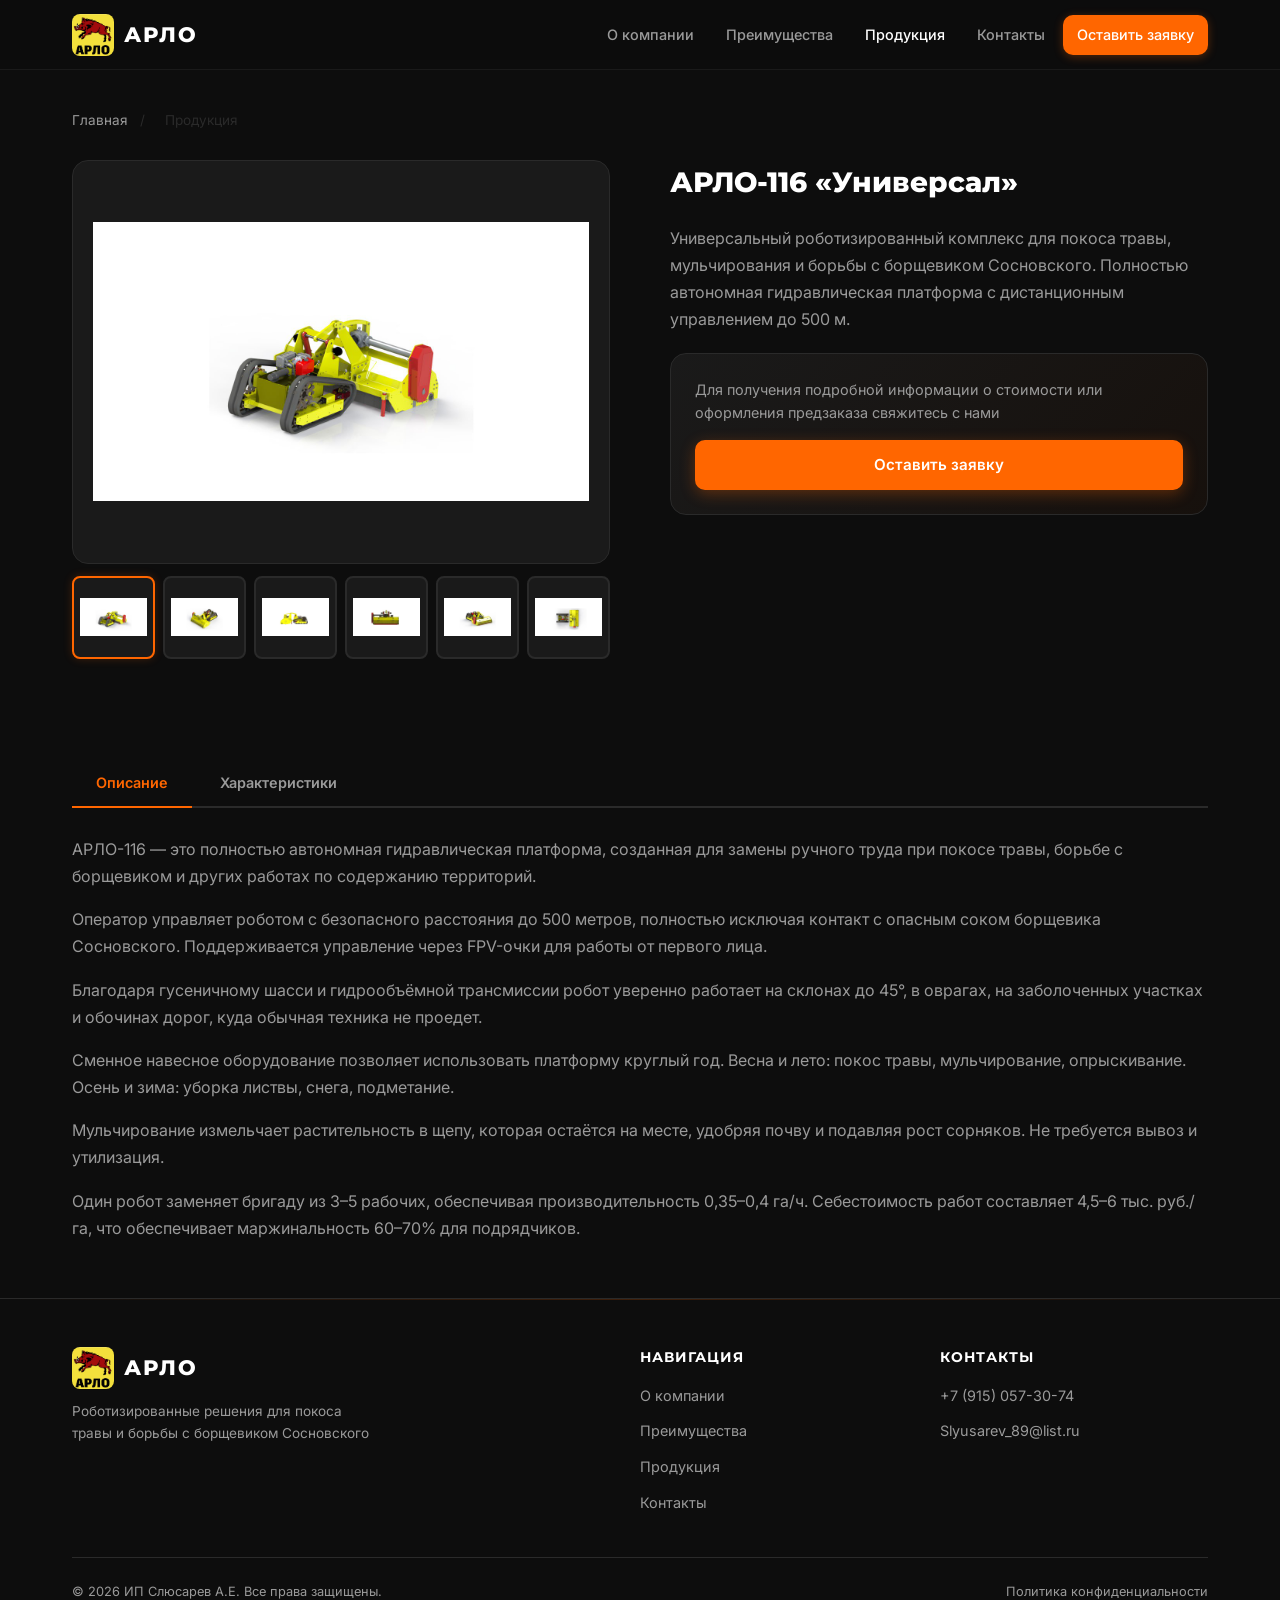
==== product.html @ d244acd5 "first commit" ====
<!DOCTYPE html>
<html lang="ru">
<head>
    <meta charset="UTF-8">
    <meta name="viewport" content="width=device-width, initial-scale=1.0">
    <title>АРЛО-116 Универсал — Роботизированный комплекс для покоса и борьбы с борщевиком</title>
    <meta name="description" content="АРЛО-116 Универсал — автономная гидравлическая платформа для покоса травы и борьбы с борщевиком Сосновского. Двигатель 13–16 л.с., ширина захвата 1 м, управление до 500 м.">
    <meta name="keywords" content="АРЛО-116, робот косилка, купить робот косилку, борьба с борщевиком, роботизированная платформа, мульчер, гусеничная косилка">
    <link rel="canonical" href="https://arlo-robot.ru/product.html">

    <!-- Open Graph -->
    <meta property="og:type" content="product">
    <meta property="og:title" content="АРЛО-116 Универсал — Роботизированный комплекс">
    <meta property="og:description" content="Автономная гидравлическая платформа для покоса травы и борьбы с борщевиком Сосновского. Дистанционное управление до 500 м.">
    <meta property="og:image" content="https://arlo-robot.ru/images/robot-2.jpg">
    <meta property="og:url" content="https://arlo-robot.ru/product.html">
    <meta property="og:locale" content="ru_RU">

    <!-- Fonts -->
    <link rel="preconnect" href="https://fonts.googleapis.com">
    <link rel="preconnect" href="https://fonts.gstatic.com" crossorigin>
    <link href="https://fonts.googleapis.com/css2?family=Inter:wght@400;500;600&family=Montserrat:wght@600;700;800&display=swap" rel="stylesheet">

    <!-- Styles -->
    <link rel="stylesheet" href="css/style.css">

    <!-- Schema.org Product -->
    <script type="application/ld+json">
    {
        "@context": "https://schema.org",
        "@type": "Product",
        "name": "АРЛО-116 Универсал",
        "description": "Универсальный роботизированный комплекс для покоса травы и борьбы с борщевиком Сосновского. Дистанционное управление до 500 м, гусеничное шасси, работа на склонах до 45°.",
        "image": [
            "https://arlo-robot.ru/images/robot-1.jpg",
            "https://arlo-robot.ru/images/robot-2.jpg",
            "https://arlo-robot.ru/images/robot-3.jpg"
        ],
        "brand": {
            "@type": "Brand",
            "name": "АРЛО"
        },
        "manufacturer": {
            "@type": "Organization",
            "name": "ИП Слюсарев А.Е."
        },
        "additionalProperty": [
            { "@type": "PropertyValue", "name": "Двигатель", "value": "13–16 л.с." },
            { "@type": "PropertyValue", "name": "Ширина кошения", "value": "1.0 м" },
            { "@type": "PropertyValue", "name": "Производительность", "value": "0,35–0,4 га/ч" },
            { "@type": "PropertyValue", "name": "Дальность управления", "value": "до 500 м" },
            { "@type": "PropertyValue", "name": "Макс. уклон", "value": "45°" },
            { "@type": "PropertyValue", "name": "Масса", "value": "300–400 кг" }
        ]
    }
    </script>
</head>
<body class="single-product woocommerce">

    <!-- HEADER -->
    <header class="site-header" id="masthead">
        <div class="container header-inner">
            <a href="index.html" class="site-logo" aria-label="АРЛО — на главную">
                <img src="images/logo.png" alt="Логотип АРЛО" width="50" height="50">
                <span class="site-logo__text">АРЛО</span>
            </a>

            <nav id="site-navigation" class="main-navigation" aria-label="Основная навигация">
                <ul class="nav-menu">
                    <li><a href="index.html#about">О компании</a></li>
                    <li><a href="index.html#advantages">Преимущества</a></li>
                    <li><a href="product.html" class="current">Продукция</a></li>
                    <li><a href="index.html#contacts">Контакты</a></li>
                    <li><a href="index.html#contact-form" class="nav-cta">Оставить заявку</a></li>
                </ul>
            </nav>

            <button class="burger-toggle" id="burger-toggle" aria-label="Открыть меню" aria-expanded="false" aria-controls="site-navigation">
                <span class="burger-line"></span>
                <span class="burger-line"></span>
                <span class="burger-line"></span>
            </button>
        </div>
    </header>

    <!-- MAIN -->
    <main id="primary" class="site-main">

        <!-- Breadcrumbs -->
        <div class="product-page-header">
            <div class="container">
                <nav class="breadcrumbs" aria-label="Хлебные крошки">
                    <a href="index.html">Главная</a>
                    <span>/</span>
                    <span>Продукция</span>
                </nav>
            </div>
        </div>

        <!-- Product -->
        <div class="container">
            <div id="product-1" class="product type-product">
                <div class="product-layout">

                    <!-- Gallery -->
                    <div class="woocommerce-product-gallery" data-columns="4">
                        <div class="woocommerce-product-gallery__wrapper">
                            <div class="gallery-main">
                                <img id="gallery-main-img" src="images/robot-1.jpg" alt="АРЛО-116 Универсал — основной вид" width="600" height="450">
                            </div>
                            <div class="gallery-thumbs">
                                <div class="gallery-thumb active" data-src="images/robot-1.jpg">
                                    <img src="images/robot-1.jpg" alt="АРЛО-116 — вид спереди-сбоку" width="100" height="100" loading="lazy">
                                </div>
                                <div class="gallery-thumb" data-src="images/robot-2.jpg">
                                    <img src="images/robot-2.jpg" alt="АРЛО-116 — вид сзади с мульчером" width="100" height="100" loading="lazy">
                                </div>
                                <div class="gallery-thumb" data-src="images/robot-3.jpg">
                                    <img src="images/robot-3.jpg" alt="АРЛО-116 — вид сбоку" width="100" height="100" loading="lazy">
                                </div>
                                <div class="gallery-thumb" data-src="images/robot-4.jpg">
                                    <img src="images/robot-4.jpg" alt="АРЛО-116 — вид спереди" width="100" height="100" loading="lazy">
                                </div>
                                <div class="gallery-thumb" data-src="images/robot-7.jpg">
                                    <img src="images/robot-7.jpg" alt="АРЛО-116 — вид сзади-сбоку" width="100" height="100" loading="lazy">
                                </div>
                                <div class="gallery-thumb" data-src="images/robot-6.jpg">
                                    <img src="images/robot-6.jpg" alt="АРЛО-116 — вид сверху" width="100" height="100" loading="lazy">
                                </div>
                            </div>
                        </div>
                    </div>

                    <!-- Summary -->
                    <div class="summary entry-summary">
                        <h1 class="product_title entry-title">АРЛО-116 «Универсал»</h1>

                        <div class="woocommerce-product-details__short-description">
                            <p>Универсальный роботизированный комплекс для покоса травы, мульчирования и борьбы с борщевиком Сосновского. Полностью автономная гидравлическая платформа с дистанционным управлением до 500 м.</p>
                        </div>

                        <div class="product-cta-info">
                            <p>Для получения подробной информации о стоимости или оформления предзаказа свяжитесь с нами</p>
                            <a href="index.html#contact-form" class="btn btn-primary">Оставить заявку</a>
                        </div>
                    </div>

                </div>

                <!-- Tabs -->
                <div class="woocommerce-tabs wc-tabs-wrapper">
                    <ul class="wc-tabs" role="tablist">
                        <li class="description_tab active" role="tab" aria-selected="true" aria-controls="tab-description" id="tab-title-description">Описание</li>
                        <li class="specs_tab" role="tab" aria-selected="false" aria-controls="tab-specs" id="tab-title-specs">Характеристики</li>
                    </ul>

                    <div class="wc-tab-panel active" id="tab-description" role="tabpanel" aria-labelledby="tab-title-description">
                        <p>АРЛО-116 — это полностью автономная гидравлическая платформа, созданная для замены ручного труда при покосе травы, борьбе с борщевиком и других работах по содержанию территорий.</p>

                        <p>Оператор управляет роботом с безопасного расстояния до 500 метров, полностью исключая контакт с опасным соком борщевика Сосновского. Поддерживается управление через FPV-очки для работы от первого лица.</p>

                        <p>Благодаря гусеничному шасси и гидрообъёмной трансмиссии робот уверенно работает на склонах до 45°, в оврагах, на заболоченных участках и обочинах дорог, куда обычная техника не проедет.</p>

                        <p>Сменное навесное оборудование позволяет использовать платформу круглый год. Весна и лето: покос травы, мульчирование, опрыскивание. Осень и зима: уборка листвы, снега, подметание.</p>

                        <p>Мульчирование измельчает растительность в щепу, которая остаётся на месте, удобряя почву и подавляя рост сорняков. Не требуется вывоз и утилизация.</p>

                        <p>Один робот заменяет бригаду из 3–5 рабочих, обеспечивая производительность 0,35–0,4 га/ч. Себестоимость работ составляет 4,5–6 тыс. руб./га, что обеспечивает маржинальность 60–70% для подрядчиков.</p>
                    </div>

                    <div class="wc-tab-panel" id="tab-specs" role="tabpanel" aria-labelledby="tab-title-specs">
                        <table class="woocommerce-product-attributes shop_attributes">
                            <tbody>
                                <tr>
                                    <th>Тип привода</th>
                                    <td>ГСТ + ДВС (гидрообъёмная трансмиссия)</td>
                                </tr>
                                <tr>
                                    <th>Мощность двигателя</th>
                                    <td>13–16 л.с.</td>
                                </tr>
                                <tr>
                                    <th>Ширина захвата</th>
                                    <td>1,0 м</td>
                                </tr>
                                <tr>
                                    <th>Производительность</th>
                                    <td>0,35–0,4 га/ч</td>
                                </tr>
                                <tr>
                                    <th>Масса</th>
                                    <td>300–400 кг</td>
                                </tr>
                                <tr>
                                    <th>Ходовая часть</th>
                                    <td>Гусеничная</td>
                                </tr>
                                <tr>
                                    <th>Максимальный уклон</th>
                                    <td>до 45°</td>
                                </tr>
                                <tr>
                                    <th>Дальность управления</th>
                                    <td>до 500 м (радио + FPV-очки)</td>
                                </tr>
                                <tr>
                                    <th>Расход топлива</th>
                                    <td>~1,66 л/га</td>
                                </tr>
                                <tr>
                                    <th>Навесное оборудование</th>
                                    <td>Сменное (мульчер, отвал, щётка, опрыскиватель)</td>
                                </tr>
                                <tr>
                                    <th>Защита корпуса</th>
                                    <td>IP64</td>
                                </tr>
                                <tr>
                                    <th>Ресурс</th>
                                    <td>до 3 000 моточасов</td>
                                </tr>
                                <tr>
                                    <th>Гарантия</th>
                                    <td>12 месяцев</td>
                                </tr>
                            </tbody>
                        </table>
                    </div>
                </div>

            </div>
        </div>

    </main>

    <!-- FOOTER -->
    <footer id="colophon" class="site-footer">
        <div class="container footer-inner">
            <div class="footer-col">
                <a href="index.html" class="site-logo" aria-label="АРЛО — на главную">
                    <img src="images/logo.png" alt="Логотип АРЛО" width="40" height="40">
                    <span class="site-logo__text">АРЛО</span>
                </a>
                <p class="footer-desc">Роботизированные решения для покоса травы и борьбы с борщевиком Сосновского</p>
            </div>

            <div class="footer-col">
                <h4>Навигация</h4>
                <ul class="footer-nav">
                    <li><a href="index.html#about">О компании</a></li>
                    <li><a href="index.html#advantages">Преимущества</a></li>
                    <li><a href="product.html">Продукция</a></li>
                    <li><a href="index.html#contacts">Контакты</a></li>
                </ul>
            </div>

            <div class="footer-col">
                <h4>Контакты</h4>
                <ul class="footer-contacts">
                    <li><a href="tel:+79150573074">+7 (915) 057-30-74</a></li>
                    <li><a href="mailto:Slyusarev_89@list.ru">Slyusarev_89@list.ru</a></li>
                </ul>
            </div>

            <div class="footer-bottom">
                <p>&copy; 2026 ИП Слюсарев А.Е. Все права защищены.</p>
                <a href="privacy.html">Политика конфиденциальности</a>
            </div>
        </div>
    </footer>

    <script src="js/main.js"></script>
</body>
</html>
---- css/style.css ----
/* ===== CSS Custom Properties ===== */
:root {
    --color-primary: #FF6600;
    --color-primary-dark: #CC5200;
    --color-primary-light: #FF8533;
    --color-primary-glow: rgba(255, 102, 0, 0.15);
    --color-bg: #0D0D0D;
    --color-bg-alt: #141414;
    --color-bg-card: #1A1A1A;
    --color-text: #E8E8E8;
    --color-text-muted: #9A9A9A;
    --color-border: #2A2A2A;
    --color-white: #FFFFFF;
    --font-primary: 'Inter', 'Segoe UI', system-ui, sans-serif;
    --font-heading: 'Montserrat', 'Arial Black', sans-serif;
    --max-width: 1200px;
    --header-height: 70px;
    --radius: 10px;
    --radius-lg: 16px;
    --transition: 0.3s ease;
    --transition-slow: 0.5s ease;
}

/* ===== Reset ===== */
*,
*::before,
*::after {
    margin: 0;
    padding: 0;
    box-sizing: border-box;
}

html {
    scroll-behavior: smooth;
    scroll-padding-top: var(--header-height);
}

body {
    font-family: var(--font-primary);
    font-size: 16px;
    line-height: 1.6;
    color: var(--color-text);
    background-color: var(--color-bg);
    -webkit-font-smoothing: antialiased;
    -moz-osx-font-smoothing: grayscale;
    overflow-x: hidden;
}

img {
    max-width: 100%;
    height: auto;
    display: block;
}

a {
    color: var(--color-primary);
    text-decoration: none;
    transition: color var(--transition);
}

a:hover {
    color: var(--color-primary-light);
}

ul {
    list-style: none;
}

address {
    font-style: normal;
}

/* ===== Utilities ===== */
.container {
    max-width: var(--max-width);
    margin: 0 auto;
    padding: 0 16px;
    width: 100%;
}

.section-label {
    display: inline-block;
    font-family: var(--font-heading);
    font-size: 0.75rem;
    font-weight: 700;
    text-transform: uppercase;
    letter-spacing: 2px;
    color: var(--color-primary);
    margin-bottom: 12px;
    padding: 6px 14px;
    background: var(--color-primary-glow);
    border: 1px solid rgba(255, 102, 0, 0.2);
    border-radius: 20px;
}

.section-title {
    font-family: var(--font-heading);
    font-size: 1.75rem;
    font-weight: 800;
    margin-bottom: 1.25rem;
    color: var(--color-white);
    line-height: 1.25;
}

.section-subtitle {
    color: var(--color-text-muted);
    margin-bottom: 2rem;
    max-width: 500px;
    line-height: 1.7;
}

/* ===== Buttons ===== */
.btn {
    display: inline-flex;
    align-items: center;
    justify-content: center;
    gap: 8px;
    padding: 12px 28px;
    font-family: var(--font-primary);
    font-size: 0.95rem;
    font-weight: 600;
    border: 2px solid transparent;
    border-radius: var(--radius);
    cursor: pointer;
    transition: all var(--transition);
    text-decoration: none;
    line-height: 1.4;
    position: relative;
    overflow: hidden;
}

.btn-lg {
    padding: 15px 36px;
    font-size: 1rem;
}

.btn-primary {
    background: var(--color-primary);
    color: var(--color-white);
    border-color: var(--color-primary);
    box-shadow: 0 4px 15px rgba(255, 102, 0, 0.3);
}

.btn-primary:hover {
    background: var(--color-primary-dark);
    border-color: var(--color-primary-dark);
    color: var(--color-white);
    box-shadow: 0 6px 25px rgba(255, 102, 0, 0.4);
    transform: translateY(-2px);
}

.btn-outline {
    background: transparent;
    color: var(--color-white);
    border-color: rgba(255, 255, 255, 0.3);
}

.btn-outline:hover {
    background: var(--color-white);
    color: var(--color-bg);
    border-color: var(--color-white);
    transform: translateY(-2px);
}

/* ===== HEADER ===== */
.site-header {
    position: fixed;
    top: 0;
    left: 0;
    right: 0;
    z-index: 1000;
    background: rgba(13, 13, 13, 0.85);
    backdrop-filter: blur(12px);
    -webkit-backdrop-filter: blur(12px);
    border-bottom: 1px solid rgba(255, 255, 255, 0.06);
    height: var(--header-height);
    transition: all var(--transition);
}

.site-header.scrolled {
    background: rgba(13, 13, 13, 0.95);
    box-shadow: 0 4px 30px rgba(0, 0, 0, 0.5);
}

.header-inner {
    display: flex;
    align-items: center;
    justify-content: space-between;
    height: var(--header-height);
}

.site-logo {
    display: flex;
    align-items: center;
    gap: 10px;
    text-decoration: none;
    color: var(--color-white);
    flex-shrink: 0;
}

.site-logo img {
    width: 42px;
    height: 42px;
    border-radius: 8px;
}

.site-logo__text {
    font-family: var(--font-heading);
    font-size: 1.3rem;
    font-weight: 800;
    letter-spacing: 2px;
}

/* Navigation */
.nav-menu {
    display: flex;
    align-items: center;
    gap: 4px;
}

.nav-menu a {
    display: block;
    padding: 8px 14px;
    color: var(--color-text-muted);
    font-size: 0.9rem;
    font-weight: 500;
    border-radius: var(--radius);
    transition: all var(--transition);
}

.nav-menu a:hover,
.nav-menu a.current {
    color: var(--color-white);
}

.nav-cta {
    background: var(--color-primary) !important;
    color: var(--color-white) !important;
    border-radius: var(--radius) !important;
    box-shadow: 0 2px 10px rgba(255, 102, 0, 0.3);
}

.nav-cta:hover {
    background: var(--color-primary-dark) !important;
    box-shadow: 0 4px 20px rgba(255, 102, 0, 0.4) !important;
}

/* Burger */
.burger-toggle {
    display: none;
    flex-direction: column;
    justify-content: center;
    gap: 5px;
    width: 36px;
    height: 36px;
    background: none;
    border: none;
    cursor: pointer;
    padding: 4px;
    z-index: 1001;
}

.burger-line {
    display: block;
    width: 100%;
    height: 2px;
    background: var(--color-white);
    border-radius: 2px;
    transition: all var(--transition);
    transform-origin: center;
}

/* ===== HERO ===== */
.hero-section {
    position: relative;
    min-height: 100vh;
    display: flex;
    align-items: center;
    justify-content: center;
    background: var(--color-bg) url('../images/robot-5.png') center/cover no-repeat;
    margin-top: var(--header-height);
    overflow: hidden;
}

.hero-overlay {
    position: absolute;
    inset: 0;
    background:
        linear-gradient(to top, rgba(13, 13, 13, 0.95) 0%, rgba(13, 13, 13, 0.6) 30%, transparent 60%),
        linear-gradient(to bottom, rgba(13, 13, 13, 0.95) 0%, rgba(13, 13, 13, 0.6) 30%, transparent 60%),
        rgba(13, 13, 13, 0.45);
}

.hero-particles {
    position: absolute;
    inset: 0;
    background-image:
        radial-gradient(1px 1px at 15% 25%, rgba(255, 102, 0, 0.25) 0%, transparent 100%),
        radial-gradient(1px 1px at 75% 15%, rgba(255, 102, 0, 0.15) 0%, transparent 100%),
        radial-gradient(1px 1px at 85% 70%, rgba(255, 255, 255, 0.08) 0%, transparent 100%),
        radial-gradient(1px 1px at 25% 80%, rgba(255, 102, 0, 0.12) 0%, transparent 100%);
}

.hero-content {
    position: relative;
    z-index: 1;
    padding: 80px 0;
    text-align: left;
    display: flex;
    flex-direction: column;
    align-items: flex-start;
}

.hero-badge {
    display: inline-block;
    padding: 6px 18px;
    background: var(--color-primary-glow);
    border: 1px solid rgba(255, 102, 0, 0.3);
    border-radius: 20px;
    font-size: 0.78rem;
    font-weight: 600;
    color: var(--color-primary);
    margin-bottom: 20px;
    letter-spacing: 1px;
    text-transform: uppercase;
}

.hero-title {
    font-family: var(--font-heading);
    font-size: 2.75rem;
    font-weight: 800;
    line-height: 1.1;
    color: var(--color-white);
    margin-bottom: 1.25rem;
    max-width: 600px;
    text-shadow: 0 2px 20px rgba(0, 0, 0, 0.6);
}

.hero-title span {
    color: var(--color-primary);
    display: block;
    font-size: 0.52em;
    font-weight: 700;
    margin-top: 0.45em;
    letter-spacing: 2px;
    text-transform: uppercase;
}

.hero-subtitle {
    font-size: 1.1rem;
    color: var(--color-text);
    max-width: 500px;
    margin-bottom: 2.25rem;
    line-height: 1.75;
    text-shadow: 0 1px 8px rgba(0, 0, 0, 0.8);
}

.hero-actions {
    display: flex;
    flex-wrap: wrap;
    justify-content: flex-start;
    gap: 14px;
    margin-bottom: 3rem;
}

.hero-stats {
    display: flex;
    gap: 0;
    flex-wrap: wrap;
    justify-content: flex-start;
    border: 1px solid rgba(255, 102, 0, 0.15);
    border-radius: var(--radius-lg);
    background: rgba(13, 13, 13, 0.55);
    backdrop-filter: blur(12px);
    overflow: hidden;
}

.hero-stat {
    display: flex;
    flex-direction: column;
    align-items: center;
    padding: 20px 36px;
    border-right: 1px solid rgba(255, 102, 0, 0.12);
}

.hero-stat:last-child {
    border-right: none;
}

.hero-stat__number {
    font-family: var(--font-heading);
    font-size: 2rem;
    font-weight: 800;
    color: var(--color-primary);
    line-height: 1;
}

.hero-stat__unit {
    font-family: var(--font-heading);
    font-size: 1.1rem;
    font-weight: 700;
    color: var(--color-primary-light);
}

.hero-stat__label {
    font-size: 0.75rem;
    color: var(--color-text-muted);
    margin-top: 6px;
    text-align: center;
}


/* ===== PROBLEM SECTION ===== */
.problem-section {
    padding: 80px 0;
    background: var(--color-bg-alt);
    position: relative;
}

.problem-section::before {
    content: '';
    position: absolute;
    top: 0;
    left: 0;
    right: 0;
    height: 1px;
    background: linear-gradient(90deg, transparent, var(--color-primary), transparent);
    opacity: 0.3;
}

.problem-grid {
    display: grid;
    gap: 40px;
    align-items: center;
}

.problem-text p {
    color: var(--color-text-muted);
    margin-bottom: 1rem;
    line-height: 1.7;
}

.problem-text strong {
    color: var(--color-primary);
}

.problem-numbers {
    display: grid;
    gap: 16px;
}

.problem-stat {
    background: var(--color-bg-card);
    border: 1px solid var(--color-border);
    border-left: 3px solid var(--color-primary);
    border-radius: var(--radius);
    padding: 20px 24px;
    transition: all var(--transition);
}

.problem-stat:hover {
    border-left-color: var(--color-primary-light);
    box-shadow: 0 4px 20px rgba(255, 102, 0, 0.08);
}

.problem-stat__number {
    font-family: var(--font-heading);
    font-size: 1.5rem;
    font-weight: 800;
    color: var(--color-primary);
    margin-bottom: 4px;
}

.problem-stat__label {
    font-size: 0.9rem;
    color: var(--color-text-muted);
}

/* ===== ABOUT ===== */
.about-section {
    padding: 80px 0;
    background: var(--color-bg);
    position: relative;
}

.about-grid {
    display: grid;
    gap: 40px;
    align-items: start;
    margin-top: 2rem;
}

.about-text p {
    margin-bottom: 1rem;
    color: var(--color-text-muted);
    line-height: 1.7;
}

.about-text strong {
    color: var(--color-primary);
}

.about-image {
    position: relative;
}

.about-image img {
    border-radius: var(--radius-lg);
    border: 1px solid var(--color-border);
}

.about-image-badge {
    position: absolute;
    bottom: -12px;
    right: 20px;
    background: var(--color-primary);
    color: var(--color-white);
    padding: 10px 20px;
    border-radius: var(--radius);
    font-size: 0.9rem;
    font-weight: 700;
    box-shadow: 0 4px 20px rgba(255, 102, 0, 0.4);
}

.about-image-badge span {
    display: block;
    font-size: 0.7rem;
    font-weight: 500;
    opacity: 0.8;
}

/* ===== HOW IT WORKS ===== */
.how-section {
    padding: 80px 0;
    background: var(--color-bg-alt);
    position: relative;
}

.steps-grid {
    display: grid;
    gap: 20px;
    margin-top: 2rem;
    counter-reset: step;
}

.step-card {
    background: var(--color-bg-card);
    border: 1px solid var(--color-border);
    border-radius: var(--radius-lg);
    padding: 32px 28px;
    position: relative;
    transition: all var(--transition);
}

.step-card:hover {
    border-color: var(--color-primary);
    transform: translateY(-3px);
    box-shadow: 0 10px 40px rgba(255, 102, 0, 0.1);
}

.step-number {
    font-family: var(--font-heading);
    font-size: 2.5rem;
    font-weight: 800;
    color: var(--color-primary);
    opacity: 0.2;
    line-height: 1;
    margin-bottom: 12px;
}

.step-card h3 {
    font-family: var(--font-heading);
    font-size: 1.1rem;
    font-weight: 700;
    color: var(--color-white);
    margin-bottom: 8px;
}

.step-card p {
    font-size: 0.9rem;
    color: var(--color-text-muted);
    line-height: 1.6;
}

/* ===== ADVANTAGES ===== */
.advantages-section {
    padding: 80px 0;
    background: var(--color-bg);
    position: relative;
}

.advantages-grid {
    display: grid;
    gap: 20px;
    margin-top: 2rem;
}

.advantage-card {
    background: var(--color-bg-card);
    border: 1px solid var(--color-border);
    border-radius: var(--radius-lg);
    padding: 32px 28px;
    transition: all var(--transition);
    position: relative;
    overflow: hidden;
}

.advantage-card::before {
    content: '';
    position: absolute;
    top: 0;
    left: 0;
    right: 0;
    height: 3px;
    background: linear-gradient(90deg, var(--color-primary), transparent);
    opacity: 0;
    transition: opacity var(--transition);
}

.advantage-card:hover {
    border-color: var(--color-primary);
    transform: translateY(-4px);
    box-shadow: 0 12px 40px rgba(255, 102, 0, 0.1);
}

.advantage-card:hover::before {
    opacity: 1;
}

.advantage-icon {
    width: 56px;
    height: 56px;
    display: flex;
    align-items: center;
    justify-content: center;
    background: var(--color-primary-glow);
    border: 1px solid rgba(255, 102, 0, 0.15);
    border-radius: 12px;
    color: var(--color-primary);
    margin-bottom: 20px;
    transition: all var(--transition);
}

.advantage-card:hover .advantage-icon {
    background: var(--color-primary);
    color: var(--color-white);
    box-shadow: 0 4px 15px rgba(255, 102, 0, 0.4);
}

.advantage-card h3 {
    font-family: var(--font-heading);
    font-size: 1.1rem;
    font-weight: 700;
    color: var(--color-white);
    margin-bottom: 10px;
}

.advantage-card p {
    font-size: 0.9rem;
    color: var(--color-text-muted);
    line-height: 1.7;
}

/* ===== PRODUCT CTA BANNER ===== */
.product-cta-section {
    padding: 80px 0;
    background: var(--color-bg-alt);
}

.product-cta-banner {
    display: grid;
    gap: 40px;
    align-items: center;
    background: linear-gradient(135deg, var(--color-bg-card) 0%, rgba(255, 102, 0, 0.05) 100%);
    border: 1px solid var(--color-border);
    border-radius: var(--radius-lg);
    padding: 40px 32px;
    position: relative;
    overflow: hidden;
}

.product-cta-banner::before {
    content: '';
    position: absolute;
    top: -50%;
    right: -30%;
    width: 400px;
    height: 400px;
    background: radial-gradient(circle, rgba(255, 102, 0, 0.06) 0%, transparent 70%);
    pointer-events: none;
}

.product-cta-text {
    position: relative;
    z-index: 1;
}

.product-cta-text h2 {
    font-family: var(--font-heading);
    font-size: 1.75rem;
    font-weight: 800;
    color: var(--color-white);
    margin-bottom: 12px;
}

.product-cta-text p {
    color: var(--color-text-muted);
    margin-bottom: 20px;
    line-height: 1.7;
    max-width: 500px;
}

.product-cta-img {
    position: relative;
    z-index: 1;
}

.product-cta-img img {
    border-radius: var(--radius-lg);
    border: 1px solid var(--color-border);
}

/* ===== CONTACTS ===== */
.contacts-section {
    padding: 80px 0;
    background: var(--color-bg);
}

.contacts-grid {
    display: grid;
    gap: 20px;
    margin-top: 2rem;
}

.contact-item {
    background: var(--color-bg-card);
    border: 1px solid var(--color-border);
    border-radius: var(--radius-lg);
    padding: 28px 24px;
    transition: all var(--transition);
}

.contact-item:hover {
    border-color: rgba(255, 102, 0, 0.3);
    box-shadow: 0 4px 20px rgba(0, 0, 0, 0.2);
}

.contact-icon {
    width: 44px;
    height: 44px;
    display: flex;
    align-items: center;
    justify-content: center;
    background: var(--color-primary-glow);
    border-radius: 10px;
    color: var(--color-primary);
    margin-bottom: 16px;
}

.contact-item h3 {
    font-family: var(--font-heading);
    font-size: 0.8rem;
    font-weight: 600;
    color: var(--color-text-muted);
    text-transform: uppercase;
    letter-spacing: 1px;
    margin-bottom: 8px;
}

.contact-item p,
.contact-item address {
    font-size: 1rem;
    color: var(--color-white);
    line-height: 1.6;
}

.contact-item a {
    color: var(--color-primary);
    font-weight: 500;
}

.contact-item a:hover {
    color: var(--color-primary-light);
}

/* ===== FORM ===== */
.form-section {
    padding: 80px 0;
    background: var(--color-bg-alt);
    position: relative;
}

.form-layout {
    display: grid;
    gap: 48px;
    align-items: start;
}

.form-info-contacts {
    margin-top: 24px;
    display: flex;
    flex-direction: column;
    gap: 12px;
}

.form-info-item {
    display: flex;
    align-items: center;
    gap: 10px;
    color: var(--color-text-muted);
    font-size: 0.9rem;
}

.form-info-item svg {
    color: var(--color-primary);
    flex-shrink: 0;
}

.form-info-item a {
    color: var(--color-text);
}

.form-info-item a:hover {
    color: var(--color-primary);
}

.callback-form {
    background: var(--color-bg-card);
    border: 1px solid var(--color-border);
    border-radius: var(--radius-lg);
    padding: 32px 28px;
}

.form-group {
    margin-bottom: 20px;
}

.form-group label {
    display: flex;
    font-size: 0.9rem;
    font-weight: 500;
    color: var(--color-text);
    margin-bottom: 6px;
}

.required {
    color: var(--color-primary);
}

.form-group input,
.form-group select {
    width: 100%;
    padding: 14px 18px;
    font-family: var(--font-primary);
    font-size: 0.95rem;
    color: var(--color-white);
    background: var(--color-bg);
    border: 1px solid var(--color-border);
    border-radius: var(--radius);
    outline: none;
    transition: all var(--transition);
    appearance: none;
    -webkit-appearance: none;
}

.form-group input::placeholder {
    color: #555;
}

.form-group input:focus,
.form-group select:focus {
    border-color: var(--color-primary);
    box-shadow: 0 0 0 3px rgba(255, 102, 0, 0.1);
}

.form-group select {
    background-image: url("data:image/svg+xml,%3Csvg xmlns='http://www.w3.org/2000/svg' width='12' height='8' viewBox='0 0 12 8'%3E%3Cpath d='M1 1l5 5 5-5' stroke='%23999' stroke-width='2' fill='none'/%3E%3C/svg%3E");
    background-repeat: no-repeat;
    background-position: right 18px center;
    padding-right: 44px;
    cursor: pointer;
}

.form-group select option {
    background: var(--color-bg-card);
    color: var(--color-white);
}

.form-group.has-error input,
.form-group.has-error select {
    border-color: #e74c3c;
    box-shadow: 0 0 0 3px rgba(231, 76, 60, 0.1);
}

.form-error {
    display: block;
    font-size: 0.8rem;
    color: #e74c3c;
    margin-top: 4px;
    min-height: 0;
}

/* Custom Checkbox */
.form-consent {
    margin-top: 24px;
}

.checkbox-label {
    display: flex;
    align-items: center;
    gap: 12px;
    cursor: pointer;
    font-size: 0.85rem;
    color: var(--color-text-muted);
    line-height: 1.4;
    user-select: none;
}

.checkbox-label input[type="checkbox"] {
    position: absolute;
    opacity: 0;
    width: 0;
    height: 0;
    pointer-events: none;
}

.custom-checkbox {
    width: 20px;
    height: 20px;
    min-width: 20px;
    border: 2px solid var(--color-border);
    border-radius: 5px;
    display: flex;
    align-items: center;
    justify-content: center;
    transition: all var(--transition);
    background: var(--color-bg);
    position: relative;
    flex-shrink: 0;
}

.custom-checkbox::after {
    content: '';
    width: 6px;
    height: 11px;
    border: solid transparent;
    border-width: 0 2.5px 2.5px 0;
    transform: rotate(45deg) scale(0);
    transition: all 0.2s ease;
    margin-top: -2px;
}

.checkbox-label input[type="checkbox"]:checked + .custom-checkbox {
    background: var(--color-primary);
    border-color: var(--color-primary);
    box-shadow: 0 2px 10px rgba(255, 102, 0, 0.3);
}

.checkbox-label input[type="checkbox"]:checked + .custom-checkbox::after {
    border-color: var(--color-white);
    transform: rotate(45deg) scale(1);
}

.checkbox-label input[type="checkbox"]:focus + .custom-checkbox {
    border-color: var(--color-primary);
    box-shadow: 0 0 0 3px rgba(255, 102, 0, 0.15);
}

.checkbox-label a {
    color: var(--color-primary);
    text-decoration: underline;
    text-underline-offset: 2px;
}

.btn-submit {
    width: 100%;
    padding: 16px 28px;
    font-size: 1rem;
    margin-top: 8px;
}

.btn-loader {
    width: 18px;
    height: 18px;
    border: 2px solid rgba(255, 255, 255, 0.3);
    border-top-color: var(--color-white);
    border-radius: 50%;
    animation: spin 0.6s linear infinite;
}

@keyframes spin {
    to { transform: rotate(360deg); }
}

.form-message {
    margin-top: 16px;
    padding: 14px 18px;
    border-radius: var(--radius);
    font-size: 0.9rem;
    line-height: 1.5;
}

.form-message.success {
    background: rgba(39, 174, 96, 0.12);
    border: 1px solid rgba(39, 174, 96, 0.3);
    color: #27ae60;
}

.form-message.error {
    background: rgba(231, 76, 60, 0.12);
    border: 1px solid rgba(231, 76, 60, 0.3);
    color: #e74c3c;
}

/* ===== FOOTER ===== */
.site-footer {
    background: var(--color-bg);
    border-top: 1px solid var(--color-border);
    padding: 48px 0 24px;
    position: relative;
}

.site-footer::before {
    content: '';
    position: absolute;
    top: 0;
    left: 0;
    right: 0;
    height: 1px;
    background: linear-gradient(90deg, transparent, var(--color-primary), transparent);
    opacity: 0.2;
}

.footer-inner {
    display: grid;
    gap: 32px;
}

.footer-desc {
    font-size: 0.85rem;
    color: var(--color-text-muted);
    margin-top: 12px;
    line-height: 1.6;
    max-width: 300px;
}

.footer-col h4 {
    font-family: var(--font-heading);
    font-size: 0.85rem;
    font-weight: 700;
    color: var(--color-white);
    margin-bottom: 14px;
    text-transform: uppercase;
    letter-spacing: 1px;
}

.footer-nav li,
.footer-contacts li {
    margin-bottom: 10px;
}

.footer-nav a,
.footer-contacts a {
    font-size: 0.9rem;
    color: var(--color-text-muted);
    transition: all var(--transition);
}

.footer-nav a:hover,
.footer-contacts a:hover {
    color: var(--color-primary);
    padding-left: 4px;
}

.footer-bottom {
    grid-column: 1 / -1;
    display: flex;
    flex-wrap: wrap;
    justify-content: space-between;
    align-items: center;
    gap: 12px;
    padding-top: 24px;
    border-top: 1px solid var(--color-border);
    font-size: 0.8rem;
    color: var(--color-text-muted);
}

.footer-bottom a {
    color: var(--color-text-muted);
    font-size: 0.8rem;
}

.footer-bottom a:hover {
    color: var(--color-primary);
}

/* ===== PRODUCT PAGE ===== */
.product-page-header {
    padding: 40px 0 20px;
    margin-top: var(--header-height);
}

.breadcrumbs {
    font-size: 0.85rem;
    color: var(--color-text-muted);
    margin-bottom: 8px;
}

.breadcrumbs a {
    color: var(--color-text-muted);
}

.breadcrumbs a:hover {
    color: var(--color-primary);
}

.breadcrumbs span {
    margin: 0 8px;
    color: var(--color-border);
}

/* Product layout */
.product-layout {
    display: grid;
    gap: 40px;
    padding-bottom: 60px;
}

/* Product Gallery */
.woocommerce-product-gallery {
    position: relative;
}

.gallery-main {
    border-radius: var(--radius-lg);
    border: 1px solid var(--color-border);
    overflow: hidden;
    background: var(--color-bg-card);
    margin-bottom: 12px;
}

.gallery-main img {
    width: 100%;
    aspect-ratio: 4/3;
    object-fit: contain;
    padding: 20px;
}

.gallery-thumbs {
    display: grid;
    grid-template-columns: repeat(auto-fill, minmax(70px, 1fr));
    gap: 8px;
}

.gallery-thumb {
    border-radius: 8px;
    border: 2px solid var(--color-border);
    overflow: hidden;
    cursor: pointer;
    transition: all var(--transition);
    background: var(--color-bg-card);
    padding: 6px;
}

.gallery-thumb:hover,
.gallery-thumb.active {
    border-color: var(--color-primary);
    box-shadow: 0 0 10px rgba(255, 102, 0, 0.2);
}

.gallery-thumb img {
    width: 100%;
    aspect-ratio: 1;
    object-fit: contain;
}

/* Product Summary */
.summary.entry-summary {
    display: flex;
    flex-direction: column;
    gap: 20px;
}

.product_title.entry-title {
    font-family: var(--font-heading);
    font-size: 1.75rem;
    font-weight: 800;
    color: var(--color-white);
}

.woocommerce-product-details__short-description {
    color: var(--color-text-muted);
    line-height: 1.7;
}

.price {
    font-family: var(--font-heading);
    font-size: 1.5rem;
    font-weight: 700;
    color: var(--color-primary);
}

.price-note {
    font-size: 0.85rem;
    color: var(--color-text-muted);
    font-family: var(--font-primary);
    font-weight: 400;
}

.product-cta-info {
    background: linear-gradient(135deg, var(--color-bg-card) 0%, rgba(255, 102, 0, 0.04) 100%);
    border: 1px solid var(--color-border);
    border-radius: var(--radius-lg);
    padding: 24px;
}

.product-cta-info p {
    color: var(--color-text-muted);
    font-size: 0.9rem;
    margin-bottom: 16px;
    line-height: 1.6;
}

.product-cta-info .btn {
    width: 100%;
}

/* Product Tabs */
.woocommerce-tabs {
    margin-top: 40px;
    padding-bottom: 40px;
}

.wc-tabs {
    display: flex;
    gap: 4px;
    border-bottom: 2px solid var(--color-border);
    margin-bottom: 28px;
}

.wc-tabs li {
    padding: 12px 24px;
    font-size: 0.9rem;
    font-weight: 600;
    color: var(--color-text-muted);
    cursor: pointer;
    border-bottom: 2px solid transparent;
    margin-bottom: -2px;
    transition: all var(--transition);
    user-select: none;
}

.wc-tabs li:hover {
    color: var(--color-text);
}

.wc-tabs li.active {
    color: var(--color-primary);
    border-bottom-color: var(--color-primary);
}

.wc-tab-panel {
    display: none;
}

.wc-tab-panel.active {
    display: block;
}

.wc-tab-panel p {
    color: var(--color-text-muted);
    line-height: 1.7;
    margin-bottom: 1rem;
}

/* Specs Table */
.woocommerce-product-attributes {
    width: 100%;
    border-collapse: collapse;
}

.woocommerce-product-attributes tr {
    border-bottom: 1px solid var(--color-border);
    transition: background var(--transition);
}

.woocommerce-product-attributes tr:hover {
    background: rgba(255, 102, 0, 0.03);
}

.woocommerce-product-attributes th,
.woocommerce-product-attributes td {
    padding: 14px 16px;
    text-align: left;
    font-size: 0.9rem;
}

.woocommerce-product-attributes th {
    color: var(--color-text-muted);
    font-weight: 500;
    width: 40%;
}

.woocommerce-product-attributes td {
    color: var(--color-white);
    font-weight: 600;
}

/* ===== PRIVACY PAGE ===== */
.privacy-section {
    padding: 40px 0 80px;
    margin-top: var(--header-height);
}

.privacy-section h1 {
    font-family: var(--font-heading);
    font-size: 1.75rem;
    font-weight: 800;
    color: var(--color-white);
    margin-bottom: 2rem;
}

.privacy-section h2 {
    font-family: var(--font-heading);
    font-size: 1.2rem;
    font-weight: 700;
    color: var(--color-white);
    margin: 2rem 0 0.75rem;
}

.privacy-section p,
.privacy-section li {
    color: var(--color-text-muted);
    line-height: 1.7;
    margin-bottom: 0.75rem;
}

.privacy-section ul {
    padding-left: 1.5rem;
    list-style: disc;
}

/* ===== MOBILE NAV OVERLAY ===== */
.menu-open .main-navigation {
    transform: translateX(0);
}

.menu-open .burger-line:nth-child(1) {
    transform: translateY(7px) rotate(45deg);
}

.menu-open .burger-line:nth-child(2) {
    opacity: 0;
}

.menu-open .burger-line:nth-child(3) {
    transform: translateY(-7px) rotate(-45deg);
}

/* ===== Scroll Animations ===== */
.fade-in {
    opacity: 0;
    transform: translateY(30px);
    transition: opacity 0.6s ease, transform 0.6s ease;
}

.fade-in.visible {
    opacity: 1;
    transform: translateY(0);
}

/* ===== RESPONSIVE ===== */

/* Mobile (320px+) */
@media (max-width: 767px) {
    .burger-toggle {
        display: flex;
    }

    .main-navigation {
        position: fixed;
        top: 0;
        right: 0;
        width: 300px;
        height: 100vh;
        background: rgba(13, 13, 13, 0.98);
        backdrop-filter: blur(20px);
        border-left: 1px solid var(--color-border);
        transform: translateX(100%);
        transition: transform var(--transition);
        z-index: 999;
        padding: 90px 28px 40px;
        overflow-y: auto;
    }

    .nav-menu {
        flex-direction: column;
        gap: 4px;
    }

    .nav-menu a {
        font-size: 1.05rem;
        padding: 14px 18px;
        color: var(--color-text);
    }

    .nav-cta {
        margin-top: 16px;
        text-align: center;
    }

    .hero-title {
        font-size: 1.75rem;
    }

    .section-title {
        font-size: 1.5rem;
    }

    .hero-actions {
        flex-direction: column;
        width: 100%;
        max-width: 320px;
    }

    .hero-actions .btn {
        width: 100%;
        text-align: center;
    }

    .hero-stats {
        width: 100%;
        border-radius: var(--radius-md);
    }

    .hero-stat {
        flex: 1;
        padding: 16px 12px;
    }

    .hero-stat__number {
        font-size: 1.5rem;
    }
}

/* Tablet (576px+) */
@media (min-width: 576px) {
    .container {
        padding: 0 24px;
    }

    .contacts-grid {
        grid-template-columns: repeat(2, 1fr);
    }

    .advantages-grid {
        grid-template-columns: repeat(2, 1fr);
    }

    .steps-grid {
        grid-template-columns: repeat(2, 1fr);
    }

    .problem-grid {
        grid-template-columns: 1fr 1fr;
    }

    .problem-numbers {
        grid-template-columns: 1fr;
    }

    .gallery-thumbs {
        grid-template-columns: repeat(auto-fill, minmax(80px, 1fr));
    }
}

/* Tablet landscape (768px+) */
@media (min-width: 768px) {
    .burger-toggle {
        display: none;
    }

    .main-navigation {
        position: static;
        width: auto;
        height: auto;
        background: none;
        border: none;
        transform: none;
        padding: 0;
        overflow: visible;
        backdrop-filter: none;
    }

    .nav-menu {
        flex-direction: row;
    }

    .nav-menu a {
        color: var(--color-text-muted);
    }

    .about-grid {
        grid-template-columns: 1fr 1fr;
    }

    .form-layout {
        grid-template-columns: 1fr 1fr;
    }

    .footer-inner {
        grid-template-columns: 2fr 1fr 1fr;
    }

    .hero-title {
        font-size: 2.75rem;
    }


    .product-layout {
        grid-template-columns: 1fr 1fr;
    }

    .product-cta-banner {
        grid-template-columns: 1fr 1fr;
        padding: 48px 40px;
    }
}

/* Desktop (1024px+) */
@media (min-width: 1024px) {
    .container {
        padding: 0 32px;
    }

    .hero-title {
        font-size: 3.25rem;
    }

    .section-title {
        font-size: 2.1rem;
    }

    .advantages-grid {
        grid-template-columns: repeat(3, 1fr);
    }

    .contacts-grid {
        grid-template-columns: repeat(4, 1fr);
    }

    .steps-grid {
        grid-template-columns: repeat(4, 1fr);
    }

    .about-section,
    .advantages-section,
    .contacts-section,
    .form-section,
    .problem-section,
    .how-section,
    .product-cta-section {
        padding: 100px 0;
    }

    .product-layout {
        gap: 60px;
    }

    .callback-form {
        padding: 40px 36px;
    }
}

/* Large desktop (1280px+) */
@media (min-width: 1280px) {
    .hero-title {
        font-size: 3.75rem;
    }
}

/* Mobile overlay backdrop */
.nav-backdrop {
    display: none;
    position: fixed;
    inset: 0;
    background: rgba(0, 0, 0, 0.7);
    z-index: 998;
    backdrop-filter: blur(4px);
}

.menu-open .nav-backdrop {
    display: block;
}
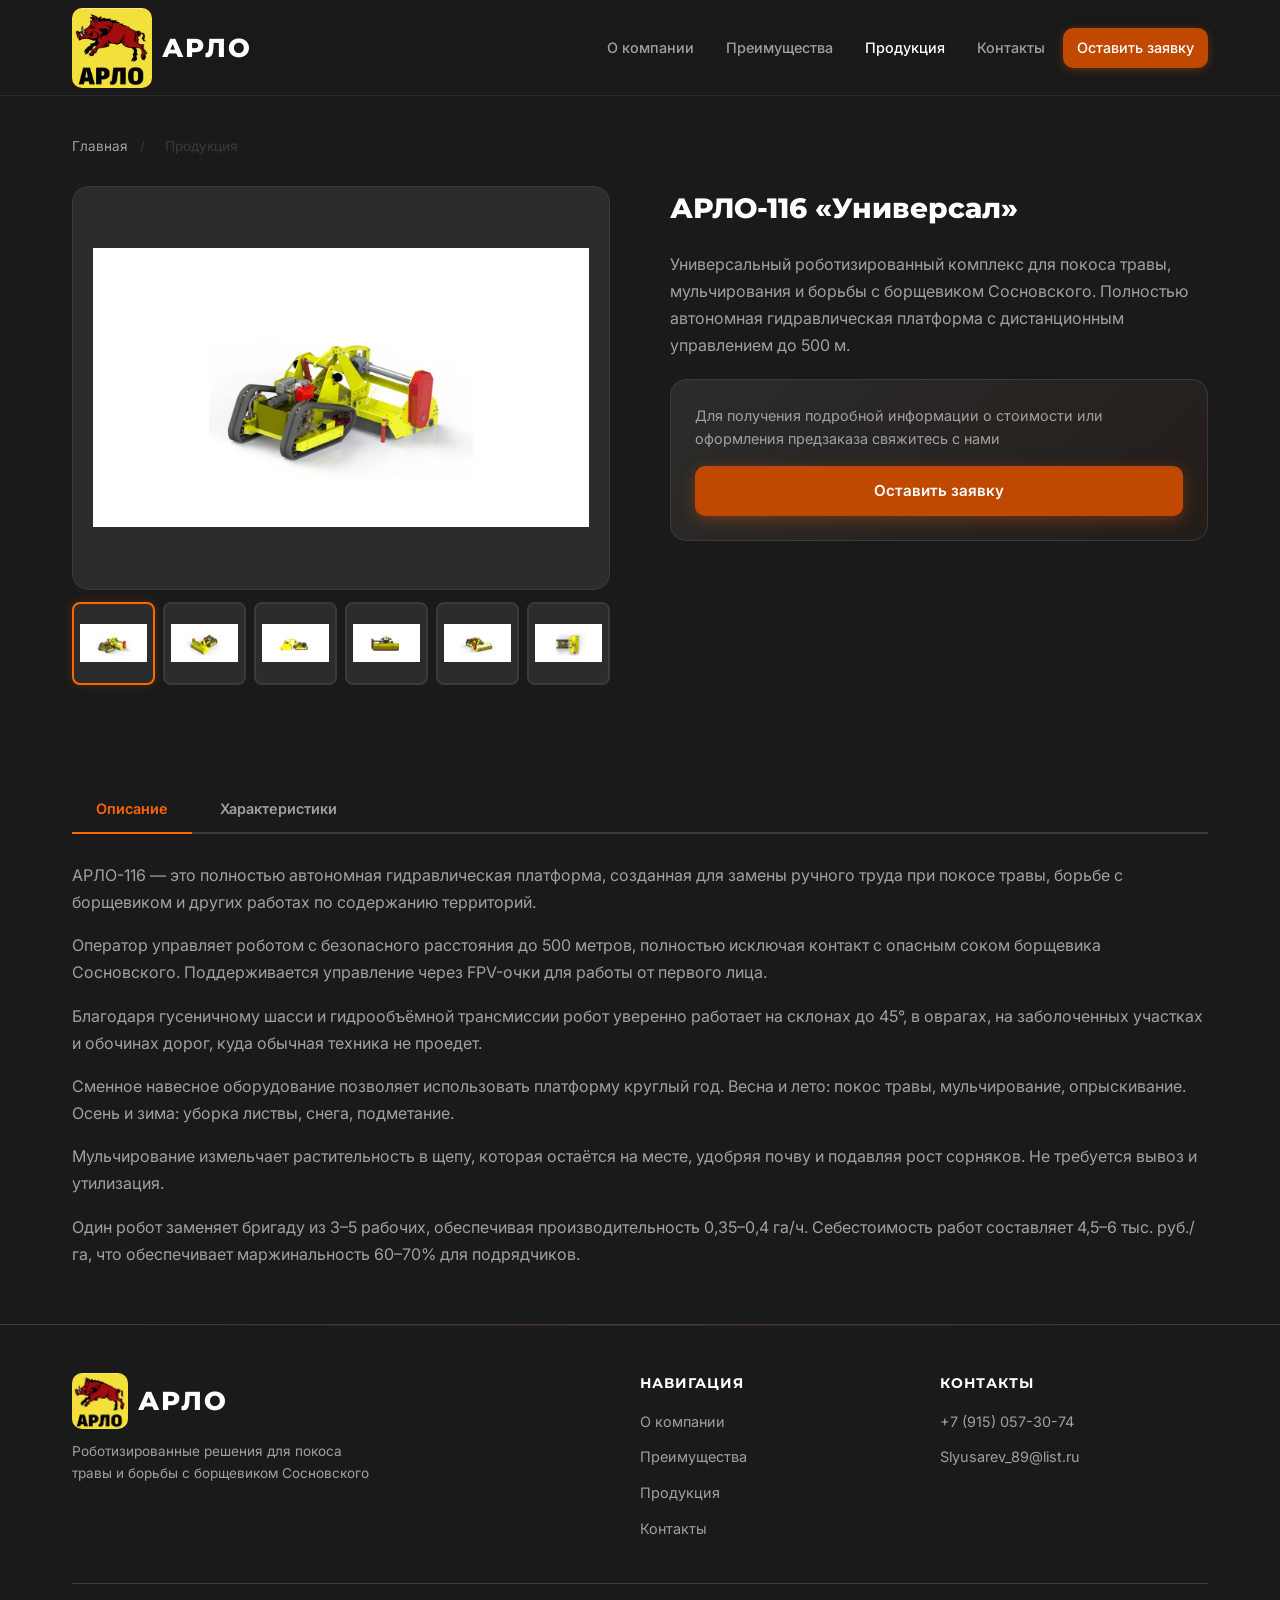
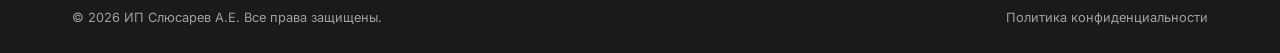
==== commit 5a4f5b39: "правки" ====
--- a/product.html
+++ b/product.html
@@ -12,7 +12,7 @@
     <meta property="og:type" content="product">
     <meta property="og:title" content="АРЛО-116 Универсал — Роботизированный комплекс">
     <meta property="og:description" content="Автономная гидравлическая платформа для покоса травы и борьбы с борщевиком Сосновского. Дистанционное управление до 500 м.">
-    <meta property="og:image" content="https://arlo-robot.ru/images/robot-2.jpg">
+    <meta property="og:image" content="https://arlo-robot.ru/images/robot-2.webp">
     <meta property="og:url" content="https://arlo-robot.ru/product.html">
     <meta property="og:locale" content="ru_RU">
 
@@ -32,9 +32,9 @@
         "name": "АРЛО-116 Универсал",
         "description": "Универсальный роботизированный комплекс для покоса травы и борьбы с борщевиком Сосновского. Дистанционное управление до 500 м, гусеничное шасси, работа на склонах до 45°.",
         "image": [
-            "https://arlo-robot.ru/images/robot-1.jpg",
-            "https://arlo-robot.ru/images/robot-2.jpg",
-            "https://arlo-robot.ru/images/robot-3.jpg"
+            "https://arlo-robot.ru/images/robot-1.webp",
+            "https://arlo-robot.ru/images/robot-2.webp",
+            "https://arlo-robot.ru/images/robot-3.webp"
         ],
         "brand": {
             "@type": "Brand",
@@ -61,7 +61,7 @@
     <header class="site-header" id="masthead">
         <div class="container header-inner">
             <a href="index.html" class="site-logo" aria-label="АРЛО — на главную">
-                <img src="images/logo.png" alt="Логотип АРЛО" width="50" height="50">
+                <img src="images/logo.webp" alt="Логотип АРЛО" width="50" height="50">
                 <span class="site-logo__text">АРЛО</span>
             </a>
 
@@ -106,26 +106,26 @@
                     <div class="woocommerce-product-gallery" data-columns="4">
                         <div class="woocommerce-product-gallery__wrapper">
                             <div class="gallery-main">
-                                <img id="gallery-main-img" src="images/robot-1.jpg" alt="АРЛО-116 Универсал — основной вид" width="600" height="450">
+                                <img id="gallery-main-img" src="images/robot-1.webp" alt="АРЛО-116 Универсал — основной вид" width="600" height="450">
                             </div>
                             <div class="gallery-thumbs">
-                                <div class="gallery-thumb active" data-src="images/robot-1.jpg">
-                                    <img src="images/robot-1.jpg" alt="АРЛО-116 — вид спереди-сбоку" width="100" height="100" loading="lazy">
-                                </div>
-                                <div class="gallery-thumb" data-src="images/robot-2.jpg">
-                                    <img src="images/robot-2.jpg" alt="АРЛО-116 — вид сзади с мульчером" width="100" height="100" loading="lazy">
-                                </div>
-                                <div class="gallery-thumb" data-src="images/robot-3.jpg">
-                                    <img src="images/robot-3.jpg" alt="АРЛО-116 — вид сбоку" width="100" height="100" loading="lazy">
-                                </div>
-                                <div class="gallery-thumb" data-src="images/robot-4.jpg">
-                                    <img src="images/robot-4.jpg" alt="АРЛО-116 — вид спереди" width="100" height="100" loading="lazy">
-                                </div>
-                                <div class="gallery-thumb" data-src="images/robot-7.jpg">
-                                    <img src="images/robot-7.jpg" alt="АРЛО-116 — вид сзади-сбоку" width="100" height="100" loading="lazy">
-                                </div>
-                                <div class="gallery-thumb" data-src="images/robot-6.jpg">
-                                    <img src="images/robot-6.jpg" alt="АРЛО-116 — вид сверху" width="100" height="100" loading="lazy">
+                                <div class="gallery-thumb active" data-src="images/robot-1.webp">
+                                    <img src="images/robot-1.webp" alt="АРЛО-116 — вид спереди-сбоку" width="100" height="100" loading="lazy">
+                                </div>
+                                <div class="gallery-thumb" data-src="images/robot-2.webp">
+                                    <img src="images/robot-2.webp" alt="АРЛО-116 — вид сзади с мульчером" width="100" height="100" loading="lazy">
+                                </div>
+                                <div class="gallery-thumb" data-src="images/robot-3.webp">
+                                    <img src="images/robot-3.webp" alt="АРЛО-116 — вид сбоку" width="100" height="100" loading="lazy">
+                                </div>
+                                <div class="gallery-thumb" data-src="images/robot-4.webp">
+                                    <img src="images/robot-4.webp" alt="АРЛО-116 — вид спереди" width="100" height="100" loading="lazy">
+                                </div>
+                                <div class="gallery-thumb" data-src="images/robot-7.webp">
+                                    <img src="images/robot-7.webp" alt="АРЛО-116 — вид сзади-сбоку" width="100" height="100" loading="lazy">
+                                </div>
+                                <div class="gallery-thumb" data-src="images/robot-6.webp">
+                                    <img src="images/robot-6.webp" alt="АРЛО-116 — вид сверху" width="100" height="100" loading="lazy">
                                 </div>
                             </div>
                         </div>
@@ -238,14 +238,14 @@
         <div class="container footer-inner">
             <div class="footer-col">
                 <a href="index.html" class="site-logo" aria-label="АРЛО — на главную">
-                    <img src="images/logo.png" alt="Логотип АРЛО" width="40" height="40">
+                    <img src="images/logo.webp" alt="Логотип АРЛО" width="40" height="40">
                     <span class="site-logo__text">АРЛО</span>
                 </a>
                 <p class="footer-desc">Роботизированные решения для покоса травы и борьбы с борщевиком Сосновского</p>
             </div>
 
             <div class="footer-col">
-                <h4>Навигация</h4>
+                <h3>Навигация</h3>
                 <ul class="footer-nav">
                     <li><a href="index.html#about">О компании</a></li>
                     <li><a href="index.html#advantages">Преимущества</a></li>
@@ -255,7 +255,7 @@
             </div>
 
             <div class="footer-col">
-                <h4>Контакты</h4>
+                <h3>Контакты</h3>
                 <ul class="footer-contacts">
                     <li><a href="tel:+79150573074">+7 (915) 057-30-74</a></li>
                     <li><a href="mailto:Slyusarev_89@list.ru">Slyusarev_89@list.ru</a></li>
--- a/css/style.css
+++ b/css/style.css
@@ -3,18 +3,20 @@
     --color-primary: #FF6600;
     --color-primary-dark: #CC5200;
     --color-primary-light: #FF8533;
+    --color-btn-bg: #C04800;         /* darker orange — white text passes 4.5:1 */
+    --color-btn-bg-hover: #A33D00;
     --color-primary-glow: rgba(255, 102, 0, 0.15);
-    --color-bg: #0D0D0D;
-    --color-bg-alt: #141414;
-    --color-bg-card: #1A1A1A;
+    --color-bg: #1A1A1A;
+    --color-bg-alt: #222222;
+    --color-bg-card: #2C2C2C;
     --color-text: #E8E8E8;
-    --color-text-muted: #9A9A9A;
-    --color-border: #2A2A2A;
+    --color-text-muted: #A0A0A0;
+    --color-border: #3A3A3A;
     --color-white: #FFFFFF;
     --font-primary: 'Inter', 'Segoe UI', system-ui, sans-serif;
     --font-heading: 'Montserrat', 'Arial Black', sans-serif;
     --max-width: 1200px;
-    --header-height: 70px;
+    --header-height: 96px;
     --radius: 10px;
     --radius-lg: 16px;
     --transition: 0.3s ease;
@@ -87,9 +89,9 @@
     letter-spacing: 2px;
     color: var(--color-primary);
     margin-bottom: 12px;
-    padding: 6px 14px;
-    background: var(--color-primary-glow);
-    border: 1px solid rgba(255, 102, 0, 0.2);
+    padding: 4px 14px;
+    background: transparent;
+    border: 1px solid rgba(255, 102, 0, 0.35);
     border-radius: 20px;
 }
 
@@ -135,15 +137,15 @@
 }
 
 .btn-primary {
-    background: var(--color-primary);
-    color: var(--color-white);
-    border-color: var(--color-primary);
+    background: var(--color-btn-bg);
+    color: var(--color-white);
+    border-color: var(--color-btn-bg);
     box-shadow: 0 4px 15px rgba(255, 102, 0, 0.3);
 }
 
 .btn-primary:hover {
-    background: var(--color-primary-dark);
-    border-color: var(--color-primary-dark);
+    background: var(--color-btn-bg-hover);
+    border-color: var(--color-btn-bg-hover);
     color: var(--color-white);
     box-shadow: 0 6px 25px rgba(255, 102, 0, 0.4);
     transform: translateY(-2px);
@@ -169,16 +171,16 @@
     left: 0;
     right: 0;
     z-index: 1000;
-    background: rgba(13, 13, 13, 0.85);
+    background: rgba(26, 26, 26, 0.88);
     backdrop-filter: blur(12px);
     -webkit-backdrop-filter: blur(12px);
-    border-bottom: 1px solid rgba(255, 255, 255, 0.06);
+    border-bottom: 1px solid rgba(255, 255, 255, 0.08);
     height: var(--header-height);
     transition: all var(--transition);
 }
 
 .site-header.scrolled {
-    background: rgba(13, 13, 13, 0.95);
+    background: rgba(26, 26, 26, 0.97);
     box-shadow: 0 4px 30px rgba(0, 0, 0, 0.5);
 }
 
@@ -199,14 +201,14 @@
 }
 
 .site-logo img {
-    width: 42px;
-    height: 42px;
-    border-radius: 8px;
+    width: 80px;
+    height: 80px;
+    border-radius: 10px;
 }
 
 .site-logo__text {
     font-family: var(--font-heading);
-    font-size: 1.3rem;
+    font-size: 1.6rem;
     font-weight: 800;
     letter-spacing: 2px;
 }
@@ -234,14 +236,14 @@
 }
 
 .nav-cta {
-    background: var(--color-primary) !important;
+    background: var(--color-btn-bg) !important;
     color: var(--color-white) !important;
     border-radius: var(--radius) !important;
     box-shadow: 0 2px 10px rgba(255, 102, 0, 0.3);
 }
 
 .nav-cta:hover {
-    background: var(--color-primary-dark) !important;
+    background: var(--color-btn-bg-hover) !important;
     box-shadow: 0 4px 20px rgba(255, 102, 0, 0.4) !important;
 }
 
@@ -277,7 +279,7 @@
     display: flex;
     align-items: center;
     justify-content: center;
-    background: var(--color-bg) url('../images/robot-5.png') center/cover no-repeat;
+    background: #111 url('../images/robot-5.webp') center/cover no-repeat;
     margin-top: var(--header-height);
     overflow: hidden;
 }
@@ -286,9 +288,9 @@
     position: absolute;
     inset: 0;
     background:
-        linear-gradient(to top, rgba(13, 13, 13, 0.95) 0%, rgba(13, 13, 13, 0.6) 30%, transparent 60%),
-        linear-gradient(to bottom, rgba(13, 13, 13, 0.95) 0%, rgba(13, 13, 13, 0.6) 30%, transparent 60%),
-        rgba(13, 13, 13, 0.45);
+        linear-gradient(to top, rgba(26, 26, 26, 0.95) 0%, rgba(26, 26, 26, 0.55) 30%, transparent 60%),
+        linear-gradient(to bottom, rgba(26, 26, 26, 0.95) 0%, rgba(26, 26, 26, 0.55) 30%, transparent 60%),
+        rgba(26, 26, 26, 0.35);
 }
 
 .hero-particles {
@@ -304,7 +306,8 @@
 .hero-content {
     position: relative;
     z-index: 1;
-    padding: 80px 0;
+    padding-top: 80px;
+    padding-bottom: 80px;
     text-align: left;
     display: flex;
     flex-direction: column;
@@ -370,7 +373,7 @@
     justify-content: flex-start;
     border: 1px solid rgba(255, 102, 0, 0.15);
     border-radius: var(--radius-lg);
-    background: rgba(13, 13, 13, 0.55);
+    background: rgba(26, 26, 26, 0.55);
     backdrop-filter: blur(12px);
     overflow: hidden;
 }
@@ -513,7 +516,7 @@
     position: absolute;
     bottom: -12px;
     right: 20px;
-    background: var(--color-primary);
+    background: var(--color-btn-bg);
     color: var(--color-white);
     padding: 10px 20px;
     border-radius: var(--radius);
@@ -1012,6 +1015,12 @@
     color: #e74c3c;
 }
 
+/* Footer logo slightly smaller than header */
+.site-footer .site-logo img {
+    width: 56px;
+    height: 56px;
+}
+
 /* ===== FOOTER ===== */
 .site-footer {
     background: var(--color-bg);
@@ -1044,7 +1053,7 @@
     max-width: 300px;
 }
 
-.footer-col h4 {
+.footer-col h3 {
     font-family: var(--font-heading);
     font-size: 0.85rem;
     font-weight: 700;
@@ -1383,7 +1392,7 @@
         right: 0;
         width: 300px;
         height: 100vh;
-        background: rgba(13, 13, 13, 0.98);
+        background: rgba(26, 26, 26, 0.98);
         backdrop-filter: blur(20px);
         border-left: 1px solid var(--color-border);
         transform: translateX(100%);
